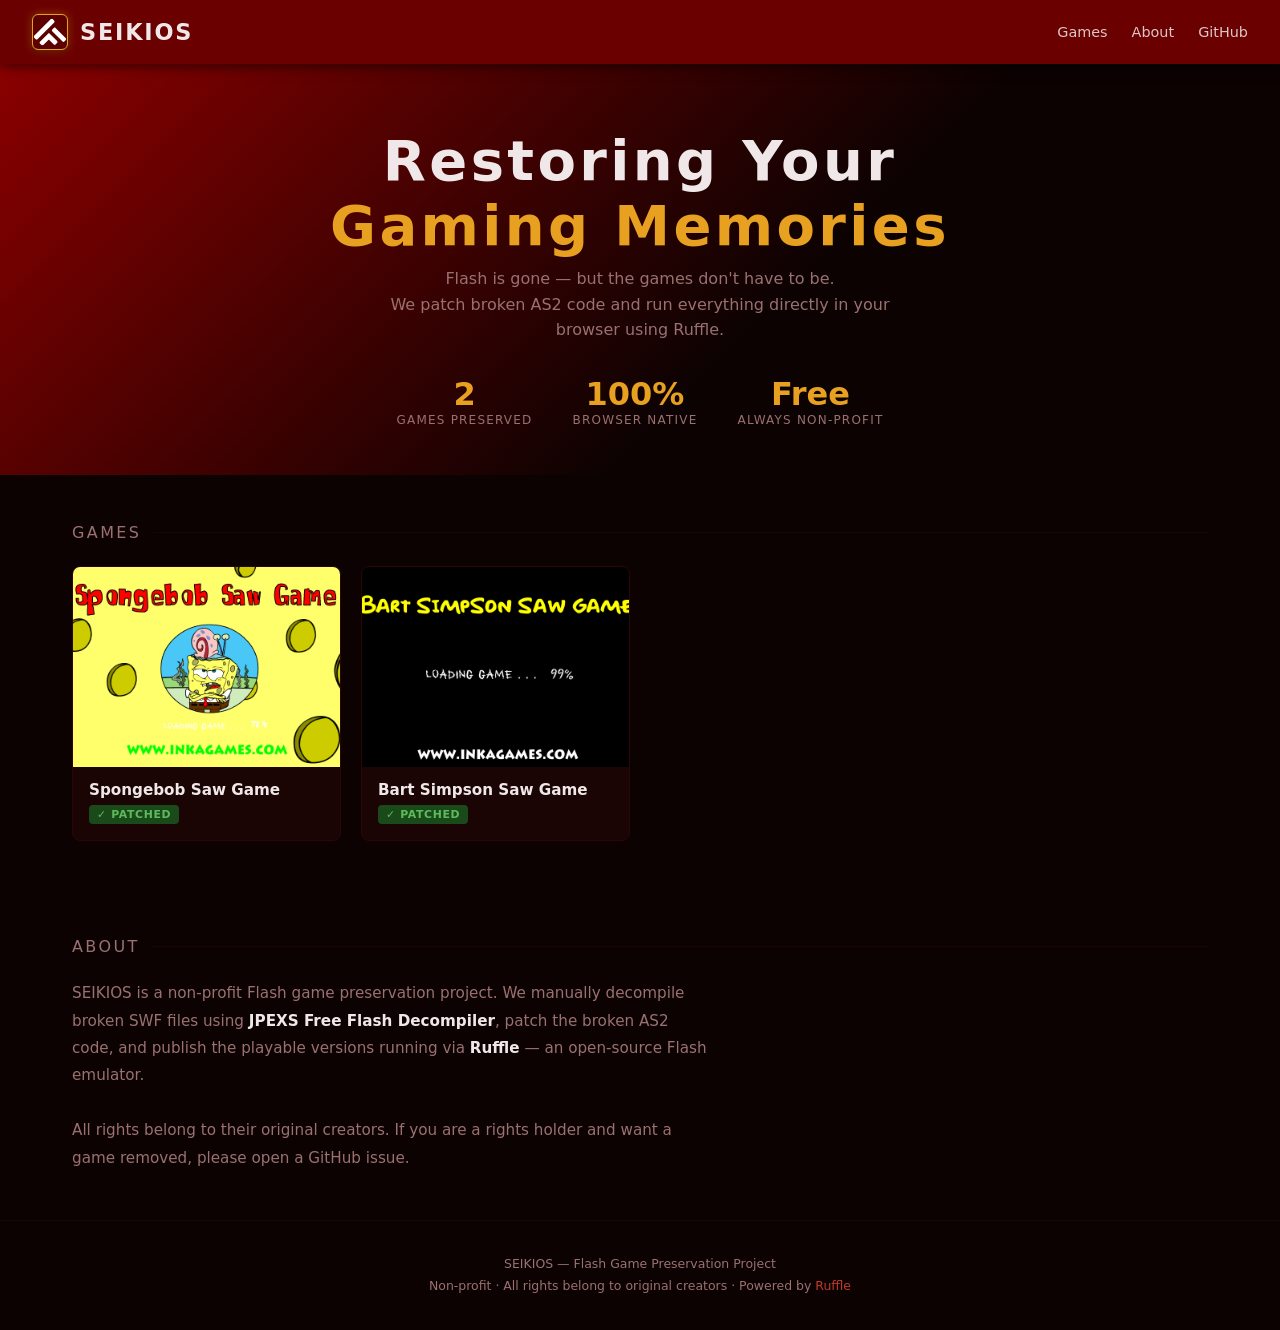
==== index.html @ 3e181039 "Remove all 'bugs fixed' references from public site - Drop 'Bugs patched' stat from main hero (now 3" ====
<!DOCTYPE html>
<html lang="en">
<head>
  <meta charset="UTF-8">
  <meta name="viewport" content="width=device-width, initial-scale=1.0">
  <title>SEIKIOS — Restoring Your Gaming Memories</title>
  <meta name="description" content="Non-profit Flash game preservation. Patched SWF games running directly in your browser via Ruffle.">
  <link rel="stylesheet" href="assets/css/style.css">
  <link rel="icon" type="image/svg+xml" href="assets/logo.svg">
  <!-- Ruffle Flash emulator (local fork with SEIKIOS-specific fixes) -->
  <script src="ruffle/ruffle.js"></script>
</head>
<body>

  <!-- ── HEADER ── -->
  <header>
    <div class="logo">
      <img class="logo-icon" src="assets/logo.svg" alt="">
      SEIKIOS
    </div>
    <nav>
      <a href="#catalog">Games</a>
      <a href="#about">About</a>
      <a href="https://github.com/DarkarChong/SeikiOS_FlashPage" target="_blank">GitHub</a>
    </nav>
  </header>

  <!-- ── HERO ── -->
  <section class="hero">
    <h1>Restoring Your<br><span>Gaming Memories</span></h1>
    <p>
      Flash is gone — but the games don't have to be.<br>
      We patch broken AS2 code and run everything directly in your browser using Ruffle.
    </p>
    <div class="stats">
      <div class="stat">
        <div class="n" id="stat-games">0</div>
        <div class="l">Games preserved</div>
      </div>
      <div class="stat">
        <div class="n">100%</div>
        <div class="l">Browser native</div>
      </div>
      <div class="stat">
        <div class="n">Free</div>
        <div class="l">Always non-profit</div>
      </div>
    </div>
  </section>

  <!-- ── CATALOG ── -->
  <main class="catalog-section" id="catalog">
    <div class="section-title">Games</div>
    <div class="grid" id="game-grid">

    </div>
  </main>

  <!-- ── ABOUT ── -->
  <section class="catalog-section" id="about">
    <div class="section-title">About</div>
    <p style="color:var(--muted); line-height:1.8; max-width:640px; font-size:.95rem;">
      SEIKIOS is a non-profit Flash game preservation project. We manually decompile broken SWF files
      using <strong style="color:var(--text)">JPEXS Free Flash Decompiler</strong>, patch the broken
      AS2 code, and publish the playable versions running via <strong style="color:var(--text)">Ruffle</strong> — an
      open-source Flash emulator.<br><br>
      All rights belong to their original creators. If you are a rights holder and want a game removed,
      please open a GitHub issue.
    </p>
  </section>

  <!-- ── FOOTER ── -->
  <footer>
    <p>SEIKIOS — Flash Game Preservation Project</p>
    <p>Non-profit · All rights belong to original creators · Powered by <a href="https://ruffle.rs" target="_blank">Ruffle</a></p>
  </footer>

  <script src="assets/js/catalog.js"></script>
</body>
</html>
---- assets/css/style.css ----
:root {
  --bg:        #0d0202;
  --surface:   #1a0404;
  --maroon:    #6b0000;
  --maroon-hi: #8b0000;
  --accent:    #c0392b;
  --gold:      #e8a020;
  --text:      #f0e8e8;
  --muted:     #9a7070;
  --radius:    8px;
}

*, *::before, *::after { box-sizing: border-box; margin: 0; padding: 0; }

html { scroll-behavior: smooth; }

body {
  background: var(--bg);
  color: var(--text);
  font-family: 'Segoe UI', system-ui, sans-serif;
  min-height: 100vh;
}

a { color: inherit; text-decoration: none; }

/* ── HEADER ── */
header {
  background: var(--maroon);
  padding: 0 2rem;
  display: flex;
  align-items: center;
  justify-content: space-between;
  height: 64px;
  position: sticky;
  top: 0;
  z-index: 100;
  box-shadow: 0 2px 12px rgba(0,0,0,.6);
}

.logo {
  display: flex;
  align-items: center;
  gap: .75rem;
  font-size: 1.4rem;
  font-weight: 900;
  letter-spacing: .08em;
}

.logo img { height: 36px; }

.logo-icon {
  width: 36px; height: 36px;
  border-radius: 6px;
  display: block;
  object-fit: cover;
  border: 1px solid var(--gold);
  box-sizing: border-box;
  box-shadow:
    0 0 8px rgba(232, 180, 0, 0.35),
    0 2px 4px rgba(0, 0, 0, 0.4);
}

nav { display: flex; gap: 1.5rem; font-size: .9rem; color: var(--text); opacity: .85; }
nav a:hover { opacity: 1; color: var(--gold); }

/* ── HERO ── */
.hero {
  background: linear-gradient(135deg, var(--maroon-hi) 0%, var(--bg) 60%);
  padding: 4rem 2rem 3rem;
  text-align: center;
}

.hero h1 {
  font-size: clamp(2rem, 5vw, 3.5rem);
  font-weight: 900;
  letter-spacing: .06em;
  margin-bottom: .5rem;
}

.hero h1 span { color: var(--gold); }

.hero p {
  max-width: 560px;
  margin: 0 auto 2rem;
  color: var(--muted);
  font-size: 1rem;
  line-height: 1.6;
}

.stats {
  display: flex;
  justify-content: center;
  gap: 2.5rem;
  flex-wrap: wrap;
}

.stat { text-align: center; }
.stat .n { font-size: 2rem; font-weight: 900; color: var(--gold); }
.stat .l { font-size: .75rem; color: var(--muted); letter-spacing: .1em; text-transform: uppercase; }

/* ── CATALOG ── */
.catalog-section { padding: 3rem 2rem; max-width: 1200px; margin: 0 auto; }

.section-title {
  font-size: 1rem;
  letter-spacing: .15em;
  text-transform: uppercase;
  color: var(--muted);
  margin-bottom: 1.5rem;
  display: flex;
  align-items: center;
  gap: .75rem;
}

.section-title::after {
  content: '';
  flex: 1;
  height: 1px;
  background: var(--surface);
}

.grid {
  display: grid;
  grid-template-columns: repeat(auto-fill, minmax(220px, 1fr));
  gap: 1.25rem;
}

/* ── GAME CARD ── */
.card {
  background: var(--surface);
  border-radius: var(--radius);
  overflow: hidden;
  border: 1px solid #2a0606;
  transition: transform .15s, box-shadow .15s;
  cursor: pointer;
}

.card:hover {
  transform: translateY(-4px);
  box-shadow: 0 8px 24px rgba(107,0,0,.5);
}

.card-thumb {
  width: 100%;
  aspect-ratio: 4/3;
  object-fit: cover;
  background: var(--maroon);
  display: block;
}

.card-thumb-placeholder {
  width: 100%;
  aspect-ratio: 4/3;
  background: var(--maroon);
  display: flex;
  align-items: center;
  justify-content: center;
  font-size: 2rem;
  color: rgba(255,255,255,.2);
}

.card-body { padding: .85rem 1rem 1rem; }

.card-title {
  font-size: .95rem;
  font-weight: 700;
  margin-bottom: .4rem;
  white-space: nowrap;
  overflow: hidden;
  text-overflow: ellipsis;
}

.card-meta {
  display: flex;
  gap: .5rem;
  flex-wrap: wrap;
  align-items: center;
}

.badge {
  font-size: .68rem;
  letter-spacing: .06em;
  text-transform: uppercase;
  padding: .2rem .5rem;
  border-radius: 4px;
  font-weight: 700;
}

.badge-patched { background: #1a4a1a; color: #5dbb5d; }
.badge-wip     { background: #1a1a2a; color: #7080cc; }

/* ── FOOTER ── */
footer {
  border-top: 1px solid var(--surface);
  padding: 2rem;
  text-align: center;
  font-size: .78rem;
  color: var(--muted);
  line-height: 1.8;
}

footer a { color: var(--accent); }
footer a:hover { color: var(--gold); }

/* ── RESPONSIVE ── */
@media (max-width: 600px) {
  header { padding: 0 1rem; }
  nav { display: none; }
  .hero { padding: 2.5rem 1rem 2rem; }
  .catalog-section { padding: 2rem 1rem; }
}
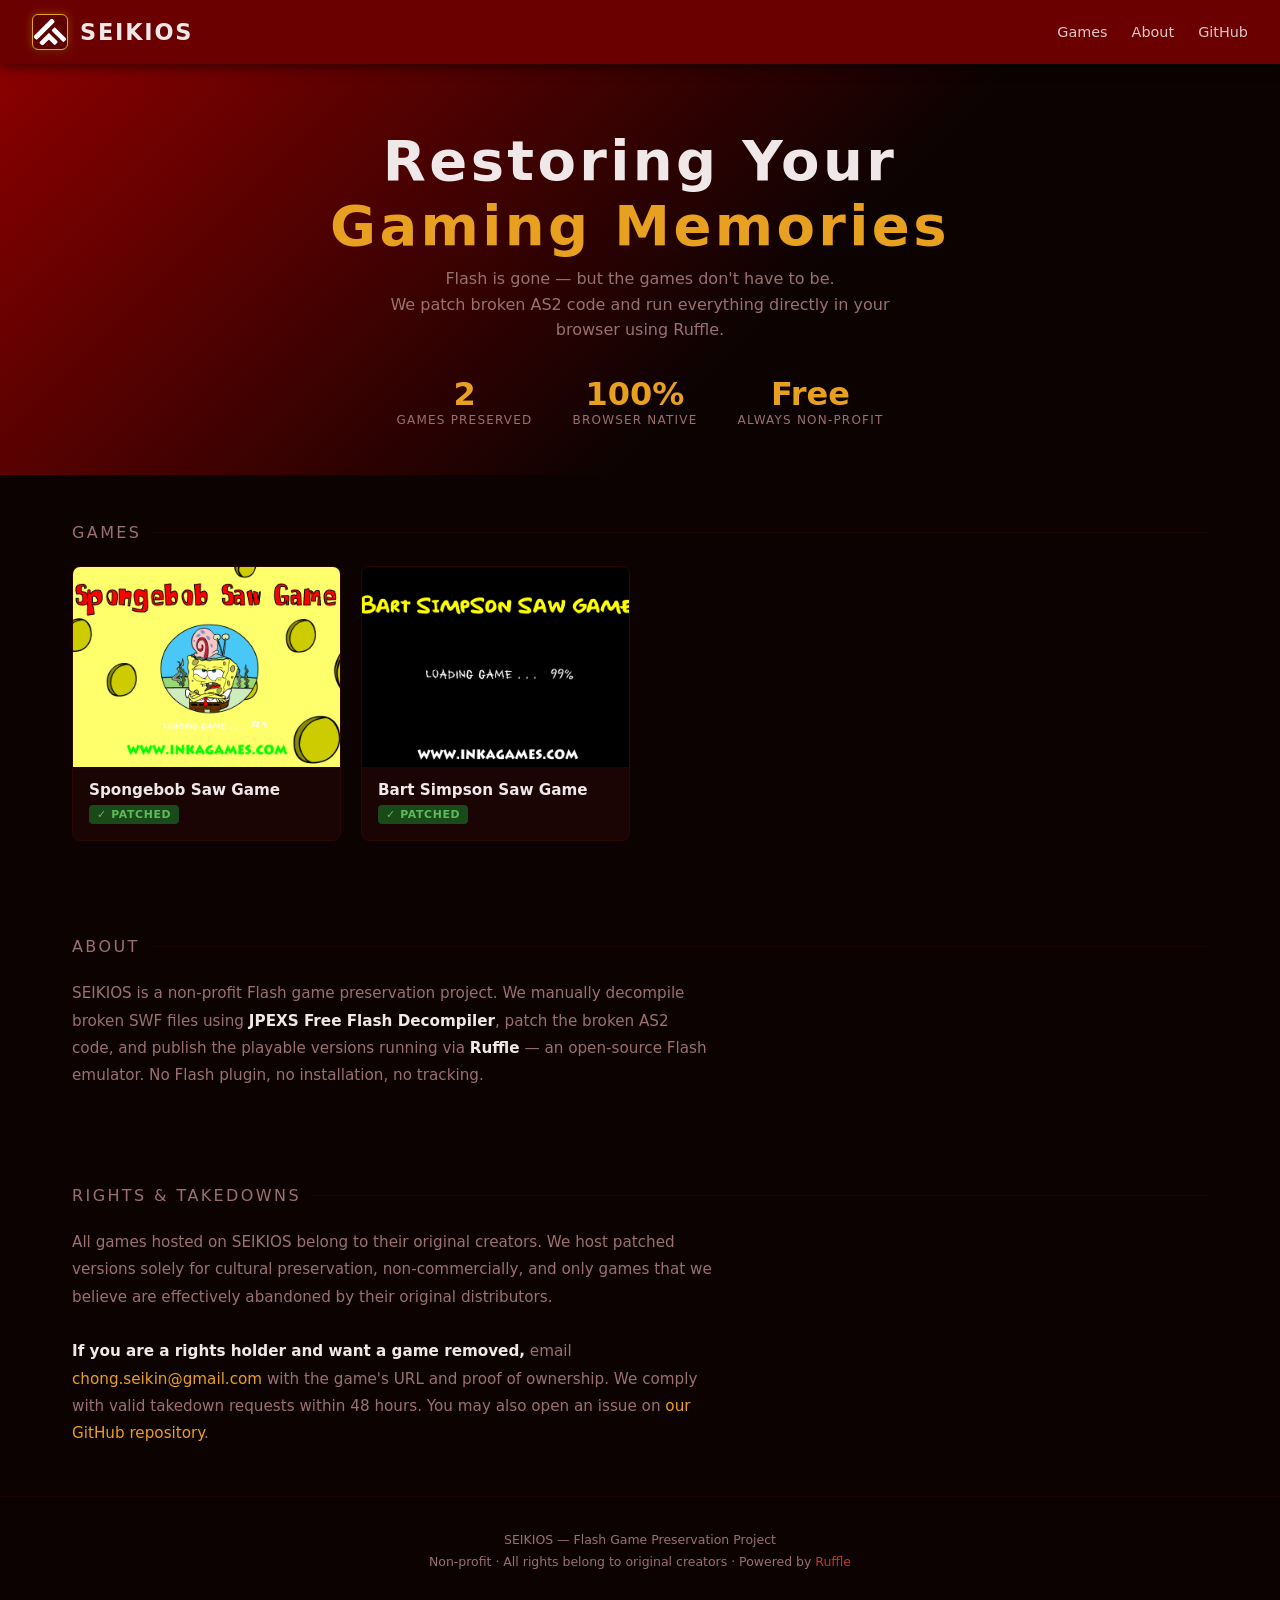
==== commit 9b0a131d: "SEO: add meta tags, Open Graph, Schema.org, sitemap.xml, robots.txt - Full meta tags (description, k" ====
--- a/index.html
+++ b/index.html
@@ -3,8 +3,49 @@
 <head>
   <meta charset="UTF-8">
   <meta name="viewport" content="width=device-width, initial-scale=1.0">
-  <title>SEIKIOS — Restoring Your Gaming Memories</title>
-  <meta name="description" content="Non-profit Flash game preservation. Patched SWF games running directly in your browser via Ruffle.">
+
+  <!-- ── Primary SEO ── -->
+  <title>SEIKIOS — Flash Game Preservation · Play Classic Flash Games in Your Browser</title>
+  <meta name="description" content="Non-profit Flash game preservation project. Play patched classic Flash games like SpongeBob Saw Game and Bart Simpson Saw Game directly in your browser — no Flash plugin required, powered by Ruffle.">
+  <meta name="keywords" content="flash games, ruffle, flash preservation, play flash in browser, inkagames, spongebob saw game, bart simpson saw game, html5 flash, flash games online, juegos flash navegador">
+  <meta name="author" content="DarkarChong">
+  <link rel="canonical" href="https://darkarchong.github.io/SeikiOS_FlashPage/">
+
+  <!-- ── Open Graph (Facebook, WhatsApp, Discord, LinkedIn) ── -->
+  <meta property="og:type" content="website">
+  <meta property="og:site_name" content="SEIKIOS">
+  <meta property="og:title" content="SEIKIOS — Play Classic Flash Games in Your Browser">
+  <meta property="og:description" content="Non-profit Flash game preservation. Patched classic Flash games playable in any modern browser — no Flash plugin needed.">
+  <meta property="og:url" content="https://darkarchong.github.io/SeikiOS_FlashPage/">
+  <meta property="og:image" content="https://darkarchong.github.io/SeikiOS_FlashPage/assets/logo.svg">
+  <meta property="og:locale" content="en_US">
+
+  <!-- ── Twitter / X Cards ── -->
+  <meta name="twitter:card" content="summary_large_image">
+  <meta name="twitter:title" content="SEIKIOS — Flash Game Preservation">
+  <meta name="twitter:description" content="Play patched classic Flash games in your browser. Non-profit preservation project powered by Ruffle.">
+  <meta name="twitter:image" content="https://darkarchong.github.io/SeikiOS_FlashPage/assets/logo.svg">
+
+  <!-- ── Schema.org structured data (rich results in Google) ── -->
+  <script type="application/ld+json">
+  {
+    "@context": "https://schema.org",
+    "@type": "WebSite",
+    "name": "SEIKIOS",
+    "alternateName": "SEIKIOS Flash Game Preservation",
+    "url": "https://darkarchong.github.io/SeikiOS_FlashPage/",
+    "description": "Non-profit Flash game preservation project. Play patched classic Flash games directly in your browser.",
+    "publisher": {
+      "@type": "Organization",
+      "name": "SEIKIOS",
+      "logo": {
+        "@type": "ImageObject",
+        "url": "https://darkarchong.github.io/SeikiOS_FlashPage/assets/logo.svg"
+      }
+    }
+  }
+  </script>
+
   <link rel="stylesheet" href="assets/css/style.css">
   <link rel="icon" type="image/svg+xml" href="assets/logo.svg">
   <!-- Ruffle Flash emulator (local fork with SEIKIOS-specific fixes) -->
@@ -63,9 +104,22 @@
       SEIKIOS is a non-profit Flash game preservation project. We manually decompile broken SWF files
       using <strong style="color:var(--text)">JPEXS Free Flash Decompiler</strong>, patch the broken
       AS2 code, and publish the playable versions running via <strong style="color:var(--text)">Ruffle</strong> — an
-      open-source Flash emulator.<br><br>
-      All rights belong to their original creators. If you are a rights holder and want a game removed,
-      please open a GitHub issue.
+      open-source Flash emulator. No Flash plugin, no installation, no tracking.
+    </p>
+  </section>
+
+  <!-- ── DMCA / RIGHTS ── -->
+  <section class="catalog-section" id="rights">
+    <div class="section-title">Rights &amp; Takedowns</div>
+    <p style="color:var(--muted); line-height:1.8; max-width:640px; font-size:.95rem;">
+      All games hosted on SEIKIOS belong to their original creators. We host patched versions
+      solely for cultural preservation, non-commercially, and only games that we believe are
+      effectively abandoned by their original distributors.<br><br>
+      <strong style="color:var(--text)">If you are a rights holder and want a game removed,</strong>
+      email <a href="mailto:chong.seikin@gmail.com" style="color:var(--gold);">chong.seikin@gmail.com</a>
+      with the game's URL and proof of ownership. We comply with valid takedown requests within
+      48 hours. You may also open an issue on
+      <a href="https://github.com/DarkarChong/SeikiOS_FlashPage/issues" target="_blank" style="color:var(--gold);">our GitHub repository</a>.
     </p>
   </section>
 
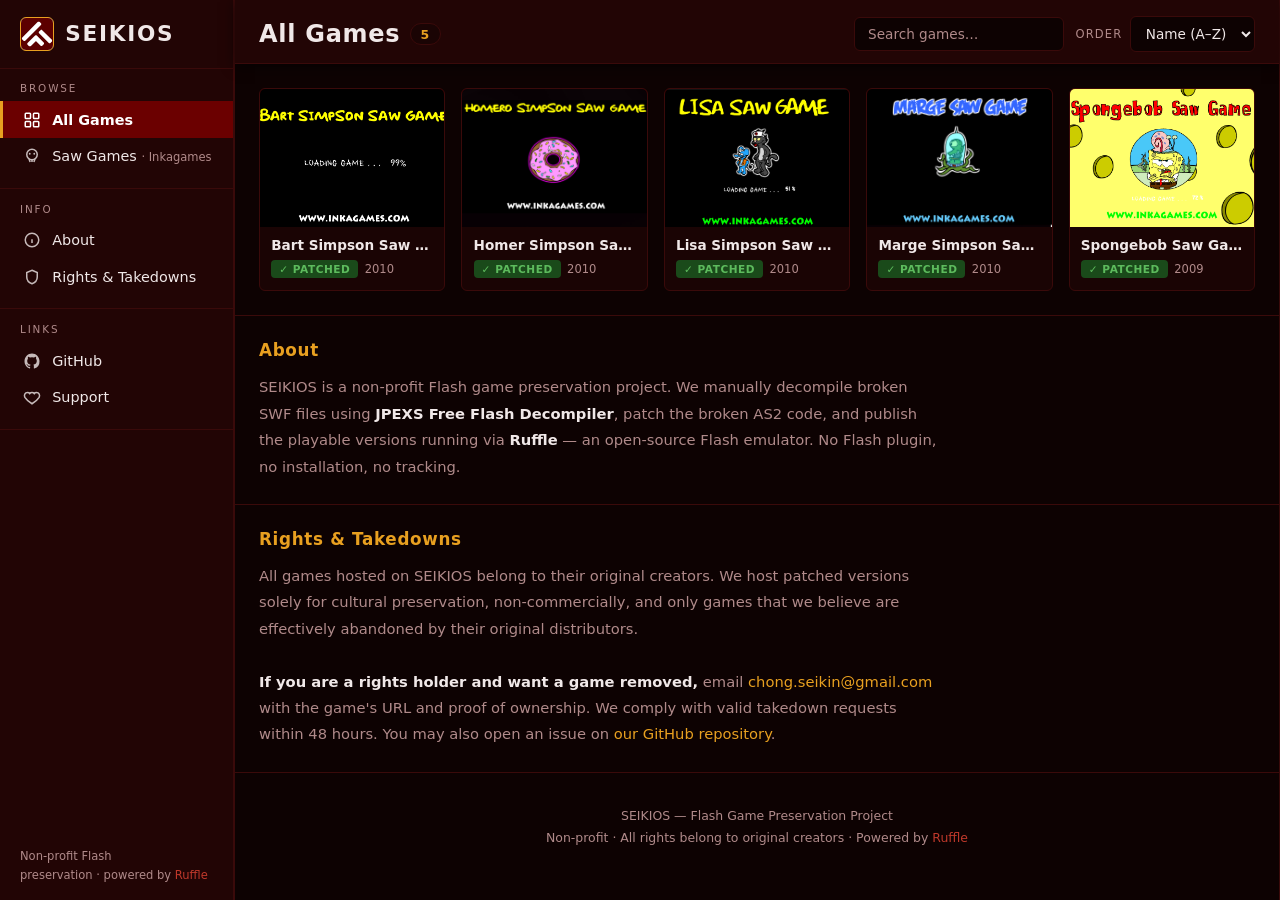
==== commit 898dfbcd: "Redesign home: sidebar layout + filter/order + character collage bg - Rediseño tipo FlashArch/Newgro" ====
--- a/index.html
+++ b/index.html
@@ -4,27 +4,30 @@
   <meta charset="UTF-8">
   <meta name="viewport" content="width=device-width, initial-scale=1.0">
 
+  <!-- ── Google Search Console verification ── -->
+  <meta name="google-site-verification" content="56Zq3y_Gpqxf4pb4Z6aUMpyQzc13Jfef9XOXq4kblCY" />
+
   <!-- ── Primary SEO ── -->
   <title>SEIKIOS — Flash Game Preservation · Play Classic Flash Games in Your Browser</title>
   <meta name="description" content="Non-profit Flash game preservation project. Play patched classic Flash games like SpongeBob Saw Game and Bart Simpson Saw Game directly in your browser — no Flash plugin required, powered by Ruffle.">
   <meta name="keywords" content="flash games, ruffle, flash preservation, play flash in browser, inkagames, spongebob saw game, bart simpson saw game, html5 flash, flash games online, juegos flash navegador">
   <meta name="author" content="DarkarChong">
-  <link rel="canonical" href="https://darkarchong.github.io/SeikiOS_FlashPage/">
+  <link rel="canonical" href="https://seikios.com/">
 
   <!-- ── Open Graph (Facebook, WhatsApp, Discord, LinkedIn) ── -->
   <meta property="og:type" content="website">
   <meta property="og:site_name" content="SEIKIOS">
   <meta property="og:title" content="SEIKIOS — Play Classic Flash Games in Your Browser">
   <meta property="og:description" content="Non-profit Flash game preservation. Patched classic Flash games playable in any modern browser — no Flash plugin needed.">
-  <meta property="og:url" content="https://darkarchong.github.io/SeikiOS_FlashPage/">
-  <meta property="og:image" content="https://darkarchong.github.io/SeikiOS_FlashPage/assets/logo.svg">
+  <meta property="og:url" content="https://seikios.com/">
+  <meta property="og:image" content="https://seikios.com/assets/logo.svg">
   <meta property="og:locale" content="en_US">
 
   <!-- ── Twitter / X Cards ── -->
   <meta name="twitter:card" content="summary_large_image">
   <meta name="twitter:title" content="SEIKIOS — Flash Game Preservation">
   <meta name="twitter:description" content="Play patched classic Flash games in your browser. Non-profit preservation project powered by Ruffle.">
-  <meta name="twitter:image" content="https://darkarchong.github.io/SeikiOS_FlashPage/assets/logo.svg">
+  <meta name="twitter:image" content="https://seikios.com/assets/logo.svg">
 
   <!-- ── Schema.org structured data (rich results in Google) ── -->
   <script type="application/ld+json">
@@ -33,101 +36,154 @@
     "@type": "WebSite",
     "name": "SEIKIOS",
     "alternateName": "SEIKIOS Flash Game Preservation",
-    "url": "https://darkarchong.github.io/SeikiOS_FlashPage/",
+    "url": "https://seikios.com/",
     "description": "Non-profit Flash game preservation project. Play patched classic Flash games directly in your browser.",
     "publisher": {
       "@type": "Organization",
       "name": "SEIKIOS",
       "logo": {
         "@type": "ImageObject",
-        "url": "https://darkarchong.github.io/SeikiOS_FlashPage/assets/logo.svg"
+        "url": "https://seikios.com/assets/logo.svg"
       }
     }
   }
   </script>
 
   <link rel="stylesheet" href="assets/css/style.css">
-  <link rel="icon" type="image/svg+xml" href="assets/logo.svg">
+
+  <!-- ── Favicons (generated from logo.svg with realfavicongenerator.net) ── -->
+  <link rel="icon" type="image/png" href="/favicon-96x96.png" sizes="96x96">
+  <link rel="icon" type="image/svg+xml" href="/favicon.svg">
+  <link rel="shortcut icon" href="/favicon.ico">
+  <link rel="apple-touch-icon" sizes="180x180" href="/apple-touch-icon.png">
+  <meta name="apple-mobile-web-app-title" content="SEIKIOS">
+  <link rel="manifest" href="/site.webmanifest">
+  <meta name="theme-color" content="#5c0000">
+
   <!-- Ruffle Flash emulator (local fork with SEIKIOS-specific fixes) -->
   <script src="ruffle/ruffle.js"></script>
 </head>
 <body>
 
-  <!-- ── HEADER ── -->
-  <header>
-    <div class="logo">
-      <img class="logo-icon" src="assets/logo.svg" alt="">
-      SEIKIOS
-    </div>
-    <nav>
-      <a href="#catalog">Games</a>
-      <a href="#about">About</a>
-      <a href="https://github.com/DarkarChong/SeikiOS_FlashPage" target="_blank">GitHub</a>
-    </nav>
-  </header>
+  <!-- ── BACKGROUND CHARACTER COLLAGE (filled from game thumbnails by catalog.js) ── -->
+  <div class="bg-collage" id="bg-collage" aria-hidden="true"></div>
 
-  <!-- ── HERO ── -->
-  <section class="hero">
-    <h1>Restoring Your<br><span>Gaming Memories</span></h1>
-    <p>
-      Flash is gone — but the games don't have to be.<br>
-      We patch broken AS2 code and run everything directly in your browser using Ruffle.
-    </p>
-    <div class="stats">
-      <div class="stat">
-        <div class="n" id="stat-games">0</div>
-        <div class="l">Games preserved</div>
+  <div class="app">
+
+    <!-- ── SIDEBAR ── -->
+    <aside class="sidebar">
+      <a class="brand" href="./" aria-label="SEIKIOS home">
+        <img src="assets/logo.svg" alt="">
+        <span>SEIKIOS</span>
+      </a>
+
+      <nav class="nav-group">
+        <div class="nav-label">Browse</div>
+        <button type="button" class="nav-item active" data-filter="all">
+          <svg viewBox="0 0 24 24" fill="none" stroke="currentColor" stroke-width="2"><rect x="3" y="3" width="7" height="7" rx="1"/><rect x="14" y="3" width="7" height="7" rx="1"/><rect x="3" y="14" width="7" height="7" rx="1"/><rect x="14" y="14" width="7" height="7" rx="1"/></svg>
+          <span>All Games</span>
+        </button>
+        <button type="button" class="nav-item" data-filter="inkagames">
+          <svg viewBox="0 0 24 24" fill="none" stroke="currentColor" stroke-width="2"><circle cx="12" cy="10" r="7"/><circle cx="9" cy="9" r="1.2" fill="currentColor" stroke="none"/><circle cx="15" cy="9" r="1.2" fill="currentColor" stroke="none"/><path d="M8 16l1.5 4M16 16l-1.5 4M12 16v4"/></svg>
+          <span>Saw Games <small>· Inkagames</small></span>
+        </button>
+      </nav>
+
+      <nav class="nav-group">
+        <div class="nav-label">Info</div>
+        <a class="nav-item" href="#about">
+          <svg viewBox="0 0 24 24" fill="none" stroke="currentColor" stroke-width="2"><circle cx="12" cy="12" r="9"/><path d="M12 11v5M12 8h.01"/></svg>
+          <span>About</span>
+        </a>
+        <a class="nav-item" href="#rights">
+          <svg viewBox="0 0 24 24" fill="none" stroke="currentColor" stroke-width="2"><path d="M12 3l7 3v6c0 4.5-3 7.5-7 9-4-1.5-7-4.5-7-9V6z"/></svg>
+          <span>Rights &amp; Takedowns</span>
+        </a>
+      </nav>
+
+      <nav class="nav-group">
+        <div class="nav-label">Links</div>
+        <a class="nav-item" href="https://github.com/DarkarChong/SeikiOS_FlashPage" target="_blank" rel="noopener">
+          <svg viewBox="0 0 24 24" fill="currentColor" stroke="none"><path d="M12 2C6.48 2 2 6.58 2 12.25c0 4.53 2.87 8.37 6.84 9.73.5.1.68-.22.68-.49 0-.24-.01-.87-.01-1.71-2.78.62-3.37-1.37-3.37-1.37-.45-1.18-1.11-1.49-1.11-1.49-.91-.64.07-.62.07-.62 1 .07 1.53 1.06 1.53 1.06.89 1.56 2.34 1.11 2.91.85.09-.66.35-1.11.63-1.37-2.22-.26-4.55-1.14-4.55-5.07 0-1.12.39-2.03 1.03-2.75-.1-.26-.45-1.31.1-2.72 0 0 .84-.28 2.75 1.05a9.4 9.4 0 0 1 5 0c1.91-1.33 2.75-1.05 2.75-1.05.55 1.41.2 2.46.1 2.72.64.72 1.03 1.63 1.03 2.75 0 3.94-2.34 4.81-4.57 5.06.36.32.68.94.68 1.9 0 1.37-.01 2.47-.01 2.81 0 .27.18.6.69.49A10.02 10.02 0 0 0 22 12.25C22 6.58 17.52 2 12 2z"/></svg>
+          <span>GitHub</span>
+        </a>
+        <a class="nav-item" href="mailto:chong.seikin@gmail.com">
+          <svg viewBox="0 0 24 24" fill="none" stroke="currentColor" stroke-width="2"><path d="M12 21s-7-4.35-9.5-8.5C1 9.5 2.5 6 6 6c2 0 3 1.5 3 1.5S10 6 12 6s3 1.5 3 1.5S16 6 18 6c3.5 0 5 3.5 3.5 6.5C19 16.65 12 21 12 21z"/></svg>
+          <span>Support</span>
+        </a>
+      </nav>
+
+      <div class="sidebar-foot">
+        Non-profit Flash<br>preservation · powered by
+        <a href="https://ruffle.rs" target="_blank" rel="noopener">Ruffle</a>
       </div>
-      <div class="stat">
-        <div class="n">100%</div>
-        <div class="l">Browser native</div>
-      </div>
-      <div class="stat">
-        <div class="n">Free</div>
-        <div class="l">Always non-profit</div>
+    </aside>
+
+    <!-- ── MAIN ── -->
+    <div class="main">
+      <div class="main-inner">
+
+        <!-- TOP BAR -->
+        <header class="topbar">
+          <h1 class="page-title">
+            <span id="page-title-text">All Games</span>
+            <span class="count" id="game-count">0</span>
+          </h1>
+          <div class="topbar-tools">
+            <input type="search" class="search" id="search" placeholder="Search games…" aria-label="Search games">
+            <label class="order-wrap">
+              <span>Order</span>
+              <select class="order" id="order" aria-label="Order games by">
+                <option value="name">Name (A–Z)</option>
+                <option value="name-desc">Name (Z–A)</option>
+                <option value="year-desc">Year (new)</option>
+                <option value="year">Year (old)</option>
+              </select>
+            </label>
+          </div>
+        </header>
+
+        <!-- ARCHIVE -->
+        <section class="archive" id="catalog">
+          <div class="grid" id="game-grid"></div>
+          <p class="empty" id="empty-state" hidden>No games match your search.</p>
+        </section>
+
+        <!-- ABOUT -->
+        <section class="panel" id="about">
+          <h2>About</h2>
+          <p>
+            SEIKIOS is a non-profit Flash game preservation project. We manually decompile broken SWF files
+            using <strong>JPEXS Free Flash Decompiler</strong>, patch the broken AS2 code, and publish the
+            playable versions running via <strong>Ruffle</strong> — an open-source Flash emulator.
+            No Flash plugin, no installation, no tracking.
+          </p>
+        </section>
+
+        <!-- RIGHTS -->
+        <section class="panel" id="rights">
+          <h2>Rights &amp; Takedowns</h2>
+          <p>
+            All games hosted on SEIKIOS belong to their original creators. We host patched versions
+            solely for cultural preservation, non-commercially, and only games that we believe are
+            effectively abandoned by their original distributors.<br><br>
+            <strong>If you are a rights holder and want a game removed,</strong>
+            email <a href="mailto:chong.seikin@gmail.com">chong.seikin@gmail.com</a>
+            with the game's URL and proof of ownership. We comply with valid takedown requests within
+            48 hours. You may also open an issue on
+            <a href="https://github.com/DarkarChong/SeikiOS_FlashPage/issues" target="_blank" rel="noopener">our GitHub repository</a>.
+          </p>
+        </section>
+
+        <footer>
+          <p>SEIKIOS — Flash Game Preservation Project</p>
+          <p>Non-profit · All rights belong to original creators · Powered by <a href="https://ruffle.rs" target="_blank" rel="noopener">Ruffle</a></p>
+        </footer>
+
       </div>
     </div>
-  </section>
 
-  <!-- ── CATALOG ── -->
-  <main class="catalog-section" id="catalog">
-    <div class="section-title">Games</div>
-    <div class="grid" id="game-grid">
-
-    </div>
-  </main>
-
-  <!-- ── ABOUT ── -->
-  <section class="catalog-section" id="about">
-    <div class="section-title">About</div>
-    <p style="color:var(--muted); line-height:1.8; max-width:640px; font-size:.95rem;">
-      SEIKIOS is a non-profit Flash game preservation project. We manually decompile broken SWF files
-      using <strong style="color:var(--text)">JPEXS Free Flash Decompiler</strong>, patch the broken
-      AS2 code, and publish the playable versions running via <strong style="color:var(--text)">Ruffle</strong> — an
-      open-source Flash emulator. No Flash plugin, no installation, no tracking.
-    </p>
-  </section>
-
-  <!-- ── DMCA / RIGHTS ── -->
-  <section class="catalog-section" id="rights">
-    <div class="section-title">Rights &amp; Takedowns</div>
-    <p style="color:var(--muted); line-height:1.8; max-width:640px; font-size:.95rem;">
-      All games hosted on SEIKIOS belong to their original creators. We host patched versions
-      solely for cultural preservation, non-commercially, and only games that we believe are
-      effectively abandoned by their original distributors.<br><br>
-      <strong style="color:var(--text)">If you are a rights holder and want a game removed,</strong>
-      email <a href="mailto:chong.seikin@gmail.com" style="color:var(--gold);">chong.seikin@gmail.com</a>
-      with the game's URL and proof of ownership. We comply with valid takedown requests within
-      48 hours. You may also open an issue on
-      <a href="https://github.com/DarkarChong/SeikiOS_FlashPage/issues" target="_blank" style="color:var(--gold);">our GitHub repository</a>.
-    </p>
-  </section>
-
-  <!-- ── FOOTER ── -->
-  <footer>
-    <p>SEIKIOS — Flash Game Preservation Project</p>
-    <p>Non-profit · All rights belong to original creators · Powered by <a href="https://ruffle.rs" target="_blank">Ruffle</a></p>
-  </footer>
+  </div>
 
   <script src="assets/js/catalog.js"></script>
 </body>
--- a/assets/css/style.css
+++ b/assets/css/style.css
@@ -1,13 +1,16 @@
 :root {
   --bg:        #0d0202;
   --surface:   #1a0404;
+  --surface-2: #220505;
+  --line:      #3a0a0a;
   --maroon:    #6b0000;
   --maroon-hi: #8b0000;
   --accent:    #c0392b;
   --gold:      #e8a020;
+  --gold-hi:   #ffc14d;
   --text:      #f0e8e8;
-  --muted:     #9a7070;
-  --radius:    8px;
+  --muted:     #b08a8a;
+  --radius:    6px;
 }
 
 *, *::before, *::after { box-sizing: border-box; margin: 0; padding: 0; }
@@ -22,8 +25,279 @@
 }
 
 a { color: inherit; text-decoration: none; }
-
-/* ── HEADER ── */
+img { display: block; }
+
+/* ════════════════════════════════════════════════════════════
+   BACKGROUND CHARACTER COLLAGE  (Newgrounds-style wall, dimmed,
+   only visible in the gutters around the solid content column)
+   ════════════════════════════════════════════════════════════ */
+.bg-collage {
+  position: fixed;
+  inset: 0;
+  z-index: -2;
+  display: grid;
+  grid-template-columns: repeat(auto-fill, minmax(118px, 1fr));
+  grid-auto-rows: 118px;
+  gap: 4px;
+  padding: 4px;
+  overflow: hidden;
+  opacity: .13;
+  filter: grayscale(.35) contrast(1.05);
+  pointer-events: none;
+}
+.bg-collage img { width: 100%; height: 100%; object-fit: cover; border-radius: 4px; }
+/* solid dark wash so the collage reads as texture, never noise */
+body::before {
+  content: '';
+  position: fixed;
+  inset: 0;
+  z-index: -1;
+  background: var(--bg);
+  opacity: .35;
+  pointer-events: none;
+}
+
+/* ════════════════════════════════════════════════════════════
+   APP LAYOUT
+   ════════════════════════════════════════════════════════════ */
+.app { display: flex; min-height: 100vh; }
+
+/* ── SIDEBAR ── */
+.sidebar {
+  width: 234px;
+  flex-shrink: 0;
+  background: var(--surface-2);
+  border-right: 1px solid var(--line);
+  position: sticky;
+  top: 0;
+  height: 100vh;
+  overflow-y: auto;
+  display: flex;
+  flex-direction: column;
+}
+
+.brand {
+  display: flex;
+  align-items: center;
+  gap: .7rem;
+  padding: 1.05rem 1.25rem;
+  font-size: 1.35rem;
+  font-weight: 900;
+  letter-spacing: .08em;
+  border-bottom: 1px solid var(--line);
+}
+.brand img {
+  width: 34px; height: 34px;
+  border-radius: 6px;
+  border: 1px solid var(--gold);
+  object-fit: cover;
+}
+
+.nav-group { padding: .85rem 0; border-bottom: 1px solid var(--line); }
+.nav-label {
+  font-size: .65rem;
+  letter-spacing: .18em;
+  text-transform: uppercase;
+  color: var(--muted);
+  padding: 0 1.25rem .45rem;
+}
+
+.nav-item {
+  display: flex;
+  align-items: center;
+  gap: .7rem;
+  width: 100%;
+  padding: .58rem 1.25rem;
+  font-size: .9rem;
+  font-family: inherit;
+  color: var(--text);
+  background: none;
+  border: 0;
+  border-left: 3px solid transparent;
+  text-align: left;
+  cursor: pointer;
+}
+.nav-item svg { width: 18px; height: 18px; flex-shrink: 0; opacity: .8; }
+.nav-item small { color: var(--muted); font-size: .72rem; }
+.nav-item:hover { background: var(--surface); color: var(--gold-hi); }
+.nav-item:hover svg { opacity: 1; }
+.nav-item.active {
+  background: var(--maroon);
+  color: #fff;
+  border-left-color: var(--gold);
+  font-weight: 700;
+}
+.nav-item.active svg { opacity: 1; }
+.nav-item.active small { color: rgba(255,255,255,.7); }
+
+.sidebar-foot {
+  margin-top: auto;
+  padding: 1rem 1.25rem;
+  font-size: .72rem;
+  line-height: 1.6;
+  color: var(--muted);
+}
+.sidebar-foot a { color: var(--accent); }
+.sidebar-foot a:hover { color: var(--gold); }
+
+/* ── MAIN COLUMN ── */
+.main { flex: 1; min-width: 0; }
+.main-inner {
+  max-width: 1080px;
+  margin: 0 auto;
+  min-height: 100vh;
+  background: var(--bg);
+  border-left: 1px solid var(--line);
+  border-right: 1px solid var(--line);
+}
+
+/* ── TOP BAR ── */
+.topbar {
+  position: sticky;
+  top: 0;
+  z-index: 50;
+  display: flex;
+  align-items: center;
+  justify-content: space-between;
+  gap: 1rem;
+  flex-wrap: wrap;
+  padding: 1rem 1.5rem;
+  background: var(--surface-2);
+  border-bottom: 1px solid var(--line);
+}
+.page-title {
+  display: flex;
+  align-items: center;
+  gap: .6rem;
+  font-size: 1.5rem;
+  font-weight: 900;
+  letter-spacing: .03em;
+}
+.page-title .count {
+  font-size: .78rem;
+  font-weight: 700;
+  color: var(--gold);
+  background: var(--surface);
+  border: 1px solid var(--line);
+  padding: .15rem .6rem;
+  border-radius: 999px;
+}
+
+.topbar-tools { display: flex; align-items: center; gap: .7rem; }
+.search {
+  width: 210px;
+  padding: .5rem .8rem;
+  font-size: .85rem;
+  font-family: inherit;
+  color: var(--text);
+  background: var(--bg);
+  border: 1px solid var(--line);
+  border-radius: var(--radius);
+}
+.search::placeholder { color: var(--muted); }
+.search:focus { outline: none; border-color: var(--gold); }
+
+.order-wrap {
+  display: flex;
+  align-items: center;
+  gap: .45rem;
+  font-size: .72rem;
+  letter-spacing: .1em;
+  text-transform: uppercase;
+  color: var(--muted);
+}
+.order {
+  padding: .5rem .7rem;
+  font-size: .85rem;
+  font-family: inherit;
+  color: var(--text);
+  background: var(--bg);
+  border: 1px solid var(--line);
+  border-radius: var(--radius);
+  cursor: pointer;
+}
+.order:focus { outline: none; border-color: var(--gold); }
+
+/* ── ARCHIVE GRID ── */
+.archive { padding: 1.5rem; }
+.grid {
+  display: grid;
+  grid-template-columns: repeat(auto-fill, minmax(158px, 1fr));
+  gap: 1rem;
+}
+.empty { padding: 2.5rem 1rem; text-align: center; color: var(--muted); }
+[hidden] { display: none !important; }
+
+/* ── GAME CARD ── */
+.card {
+  background: var(--surface);
+  border: 1px solid var(--line);
+  border-radius: var(--radius);
+  overflow: hidden;
+  cursor: pointer;
+  transition: transform .12s, border-color .12s, box-shadow .12s;
+}
+.card:hover {
+  transform: translateY(-3px);
+  border-color: var(--gold);
+  box-shadow: 0 6px 18px rgba(0,0,0,.5);
+}
+.card-thumb {
+  width: 100%;
+  aspect-ratio: 4/3;
+  object-fit: cover;
+  background: var(--maroon);
+}
+.card-thumb-placeholder {
+  width: 100%;
+  aspect-ratio: 4/3;
+  background: var(--maroon);
+  display: flex;
+  align-items: center;
+  justify-content: center;
+  font-size: 2rem;
+  color: rgba(255,255,255,.2);
+}
+.card-body { padding: .6rem .7rem .75rem; }
+.card-title {
+  font-size: .85rem;
+  font-weight: 700;
+  margin-bottom: .45rem;
+  white-space: nowrap;
+  overflow: hidden;
+  text-overflow: ellipsis;
+}
+.card-meta { display: flex; gap: .4rem; align-items: center; flex-wrap: wrap; }
+.card-year { font-size: .72rem; color: var(--muted); }
+
+.badge {
+  font-size: .66rem;
+  letter-spacing: .05em;
+  text-transform: uppercase;
+  padding: .2rem .5rem;
+  border-radius: 4px;
+  font-weight: 700;
+}
+.badge-patched { background: #1a4a1a; color: #5dbb5d; }
+.badge-wip     { background: #1a1a2a; color: #7080cc; }
+
+/* ── INFO PANELS (About / Rights) ── */
+.panel { padding: 1.5rem; border-top: 1px solid var(--line); }
+.panel h2 {
+  font-size: 1.05rem;
+  letter-spacing: .04em;
+  color: var(--gold);
+  margin-bottom: .85rem;
+}
+.panel p { max-width: 680px; color: var(--muted); line-height: 1.8; font-size: .92rem; }
+.panel strong { color: var(--text); }
+.panel a { color: var(--gold); }
+.panel a:hover { color: var(--gold-hi); }
+
+/* ════════════════════════════════════════════════════════════
+   SHARED — used by individual game pages (games/<id>/index.html)
+   Keep these: those pages link to this stylesheet.
+   ════════════════════════════════════════════════════════════ */
 header {
   background: var(--maroon);
   padding: 0 2rem;
@@ -36,7 +310,6 @@
   z-index: 100;
   box-shadow: 0 2px 12px rgba(0,0,0,.6);
 }
-
 .logo {
   display: flex;
   align-items: center;
@@ -45,9 +318,7 @@
   font-weight: 900;
   letter-spacing: .08em;
 }
-
 .logo img { height: 36px; }
-
 .logo-icon {
   width: 36px; height: 36px;
   border-radius: 6px;
@@ -59,153 +330,54 @@
     0 0 8px rgba(232, 180, 0, 0.35),
     0 2px 4px rgba(0, 0, 0, 0.4);
 }
-
-nav { display: flex; gap: 1.5rem; font-size: .9rem; color: var(--text); opacity: .85; }
-nav a:hover { opacity: 1; color: var(--gold); }
-
-/* ── HERO ── */
-.hero {
-  background: linear-gradient(135deg, var(--maroon-hi) 0%, var(--bg) 60%);
-  padding: 4rem 2rem 3rem;
-  text-align: center;
-}
-
-.hero h1 {
-  font-size: clamp(2rem, 5vw, 3.5rem);
-  font-weight: 900;
-  letter-spacing: .06em;
-  margin-bottom: .5rem;
-}
-
-.hero h1 span { color: var(--gold); }
-
-.hero p {
-  max-width: 560px;
-  margin: 0 auto 2rem;
-  color: var(--muted);
-  font-size: 1rem;
-  line-height: 1.6;
-}
-
-.stats {
-  display: flex;
-  justify-content: center;
-  gap: 2.5rem;
-  flex-wrap: wrap;
-}
-
-.stat { text-align: center; }
-.stat .n { font-size: 2rem; font-weight: 900; color: var(--gold); }
-.stat .l { font-size: .75rem; color: var(--muted); letter-spacing: .1em; text-transform: uppercase; }
-
-/* ── CATALOG ── */
-.catalog-section { padding: 3rem 2rem; max-width: 1200px; margin: 0 auto; }
-
-.section-title {
-  font-size: 1rem;
-  letter-spacing: .15em;
-  text-transform: uppercase;
-  color: var(--muted);
-  margin-bottom: 1.5rem;
-  display: flex;
-  align-items: center;
-  gap: .75rem;
-}
-
-.section-title::after {
-  content: '';
-  flex: 1;
-  height: 1px;
-  background: var(--surface);
-}
-
-.grid {
-  display: grid;
-  grid-template-columns: repeat(auto-fill, minmax(220px, 1fr));
-  gap: 1.25rem;
-}
-
-/* ── GAME CARD ── */
-.card {
-  background: var(--surface);
-  border-radius: var(--radius);
-  overflow: hidden;
-  border: 1px solid #2a0606;
-  transition: transform .15s, box-shadow .15s;
-  cursor: pointer;
-}
-
-.card:hover {
-  transform: translateY(-4px);
-  box-shadow: 0 8px 24px rgba(107,0,0,.5);
-}
-
-.card-thumb {
-  width: 100%;
-  aspect-ratio: 4/3;
-  object-fit: cover;
-  background: var(--maroon);
-  display: block;
-}
-
-.card-thumb-placeholder {
-  width: 100%;
-  aspect-ratio: 4/3;
-  background: var(--maroon);
-  display: flex;
-  align-items: center;
-  justify-content: center;
-  font-size: 2rem;
-  color: rgba(255,255,255,.2);
-}
-
-.card-body { padding: .85rem 1rem 1rem; }
-
-.card-title {
-  font-size: .95rem;
-  font-weight: 700;
-  margin-bottom: .4rem;
-  white-space: nowrap;
-  overflow: hidden;
-  text-overflow: ellipsis;
-}
-
-.card-meta {
-  display: flex;
-  gap: .5rem;
-  flex-wrap: wrap;
-  align-items: center;
-}
-
-.badge {
-  font-size: .68rem;
-  letter-spacing: .06em;
-  text-transform: uppercase;
-  padding: .2rem .5rem;
-  border-radius: 4px;
-  font-weight: 700;
-}
-
-.badge-patched { background: #1a4a1a; color: #5dbb5d; }
-.badge-wip     { background: #1a1a2a; color: #7080cc; }
-
-/* ── FOOTER ── */
+header nav { display: flex; gap: 1.5rem; font-size: .9rem; color: var(--text); opacity: .85; }
+header nav a:hover { opacity: 1; color: var(--gold); }
+
+/* ── FOOTER (shared) ── */
 footer {
-  border-top: 1px solid var(--surface);
+  border-top: 1px solid var(--line);
   padding: 2rem;
   text-align: center;
   font-size: .78rem;
   color: var(--muted);
   line-height: 1.8;
 }
-
 footer a { color: var(--accent); }
 footer a:hover { color: var(--gold); }
 
-/* ── RESPONSIVE ── */
-@media (max-width: 600px) {
+/* ════════════════════════════════════════════════════════════
+   RESPONSIVE
+   ════════════════════════════════════════════════════════════ */
+@media (max-width: 820px) {
+  .app { flex-direction: column; }
+  .sidebar {
+    width: 100%;
+    height: auto;
+    position: sticky;
+    top: 0;
+    z-index: 60;
+    flex-direction: row;
+    flex-wrap: wrap;
+    align-items: center;
+    overflow-x: auto;
+  }
+  .brand { border-bottom: 0; border-right: 1px solid var(--line); }
+  .nav-group { display: flex; align-items: center; border-bottom: 0; padding: .35rem .4rem; }
+  .nav-label { display: none; }
+  .nav-item {
+    border-left: 0;
+    border-bottom: 3px solid transparent;
+    padding: .5rem .7rem;
+    white-space: nowrap;
+  }
+  .nav-item.active { border-left-color: transparent; border-bottom-color: var(--gold); }
+  .nav-item small { display: none; }
+  .sidebar-foot { display: none; }
+  .main-inner { border-left: 0; border-right: 0; }
+
   header { padding: 0 1rem; }
-  nav { display: none; }
-  .hero { padding: 2.5rem 1rem 2rem; }
-  .catalog-section { padding: 2rem 1rem; }
-}
+  .topbar { padding: .85rem 1rem; }
+  .search { width: 100%; }
+  .topbar-tools { width: 100%; }
+  .archive, .panel { padding: 1rem; }
+}
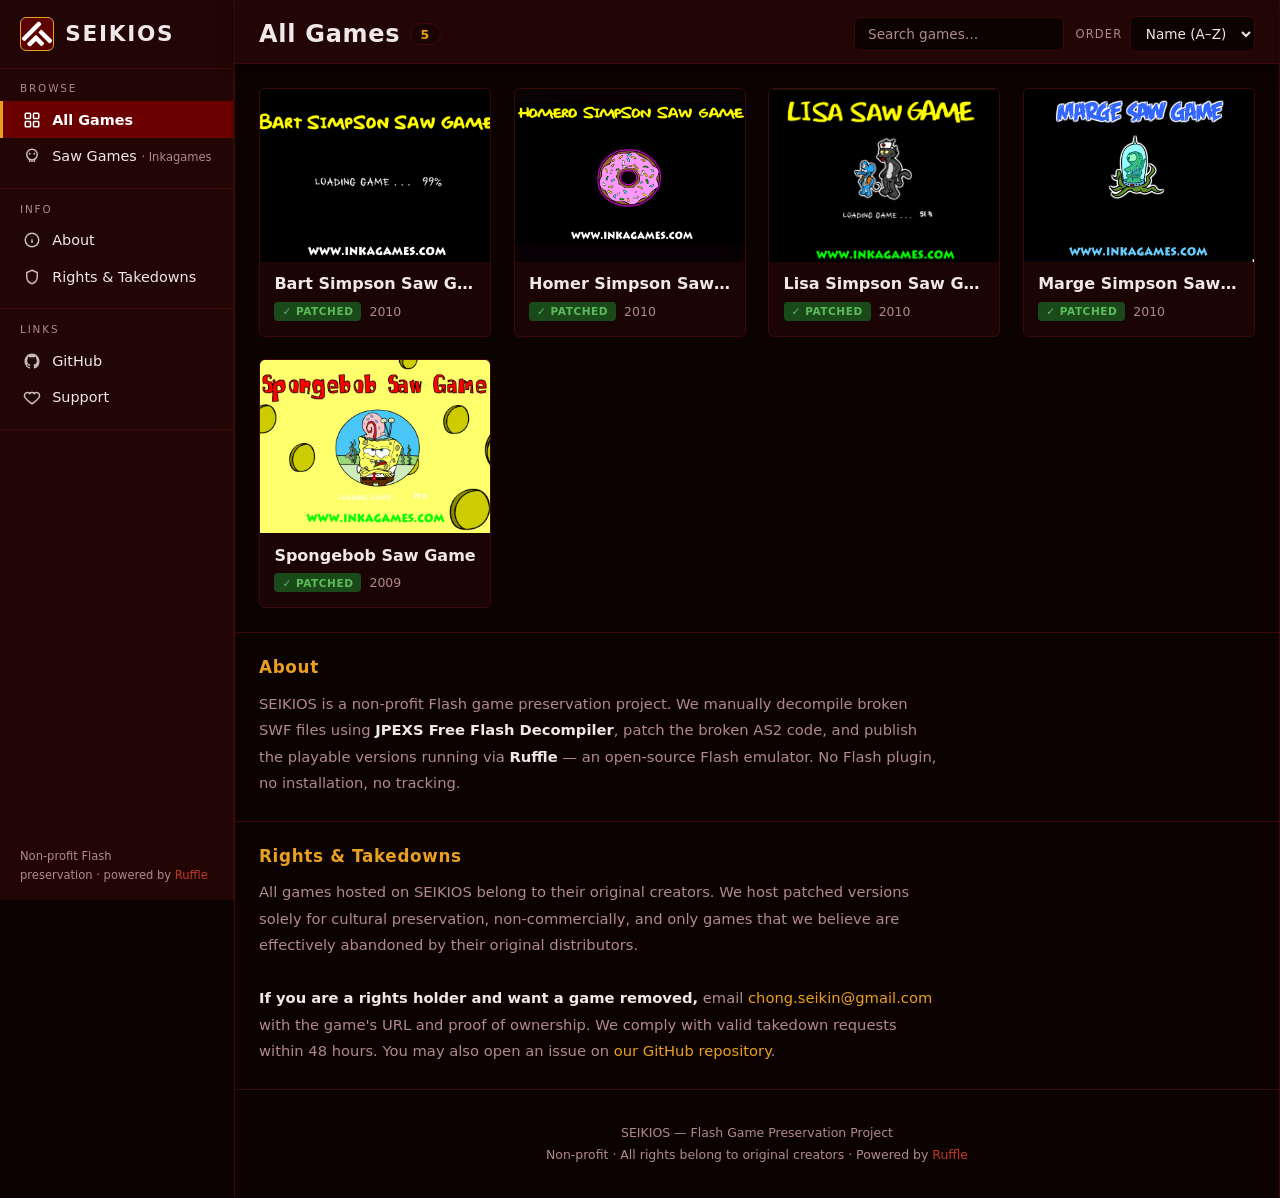
==== commit 554f0a6a: "Animated conveyor-belt background + larger catalog cards - Reemplaza el collage estatico por una cin" ====
--- a/index.html
+++ b/index.html
@@ -65,8 +65,8 @@
 </head>
 <body>
 
-  <!-- ── BACKGROUND CHARACTER COLLAGE (filled from game thumbnails by catalog.js) ── -->
-  <div class="bg-collage" id="bg-collage" aria-hidden="true"></div>
+  <!-- ── BACKGROUND CONVEYOR BELT (rows of thumbnails built by catalog.js) ── -->
+  <div class="bg-belt" id="bg-belt" aria-hidden="true"></div>
 
   <div class="app">
 
--- a/assets/css/style.css
+++ b/assets/css/style.css
@@ -28,33 +28,56 @@
 img { display: block; }
 
 /* ════════════════════════════════════════════════════════════
-   BACKGROUND CHARACTER COLLAGE  (Newgrounds-style wall, dimmed,
-   only visible in the gutters around the solid content column)
+   BACKGROUND CONVEYOR BELT  (rows of game thumbnails sliding
+   left→right, tilted like bricks, dimmed behind the content)
    ════════════════════════════════════════════════════════════ */
-.bg-collage {
+.bg-belt {
   position: fixed;
   inset: 0;
   z-index: -2;
-  display: grid;
-  grid-template-columns: repeat(auto-fill, minmax(118px, 1fr));
-  grid-auto-rows: 118px;
-  gap: 4px;
-  padding: 4px;
+  display: flex;
+  flex-direction: column;
+  justify-content: center;
+  gap: 18px;
   overflow: hidden;
-  opacity: .13;
-  filter: grayscale(.35) contrast(1.05);
+  opacity: .18;
   pointer-events: none;
 }
-.bg-collage img { width: 100%; height: 100%; object-fit: cover; border-radius: 4px; }
-/* solid dark wash so the collage reads as texture, never noise */
+.belt-row {
+  display: flex;
+  gap: 16px;
+  width: max-content;
+  animation-name: belt;
+  animation-timing-function: linear;
+  animation-iteration-count: infinite;
+  will-change: transform;
+}
+.bg-belt img {
+  width: 150px;
+  height: 112px;
+  flex: none;
+  object-fit: cover;
+  border-radius: 6px;
+  transform: rotate(var(--r, 0deg));
+  box-shadow: 0 2px 8px rgba(0,0,0,.45);
+}
+/* duplicated tiles → translate by one full set for a seamless rightward loop */
+@keyframes belt {
+  from { transform: translateX(-50%); }
+  to   { transform: translateX(0); }
+}
+/* solid dark wash so the belt reads as atmosphere, never noise */
 body::before {
   content: '';
   position: fixed;
   inset: 0;
   z-index: -1;
   background: var(--bg);
-  opacity: .35;
+  opacity: .3;
   pointer-events: none;
+}
+@media (prefers-reduced-motion: reduce) {
+  .belt-row { animation: none; }
 }
 
 /* ════════════════════════════════════════════════════════════
@@ -222,8 +245,8 @@
 .archive { padding: 1.5rem; }
 .grid {
   display: grid;
-  grid-template-columns: repeat(auto-fill, minmax(158px, 1fr));
-  gap: 1rem;
+  grid-template-columns: repeat(auto-fill, minmax(230px, 1fr));
+  gap: 1.4rem;
 }
 .empty { padding: 2.5rem 1rem; text-align: center; color: var(--muted); }
 [hidden] { display: none !important; }
@@ -258,17 +281,17 @@
   font-size: 2rem;
   color: rgba(255,255,255,.2);
 }
-.card-body { padding: .6rem .7rem .75rem; }
+.card-body { padding: .8rem .9rem .95rem; }
 .card-title {
-  font-size: .85rem;
+  font-size: 1rem;
   font-weight: 700;
-  margin-bottom: .45rem;
+  margin-bottom: .55rem;
   white-space: nowrap;
   overflow: hidden;
   text-overflow: ellipsis;
 }
-.card-meta { display: flex; gap: .4rem; align-items: center; flex-wrap: wrap; }
-.card-year { font-size: .72rem; color: var(--muted); }
+.card-meta { display: flex; gap: .5rem; align-items: center; flex-wrap: wrap; }
+.card-year { font-size: .78rem; color: var(--muted); }
 
 .badge {
   font-size: .66rem;
